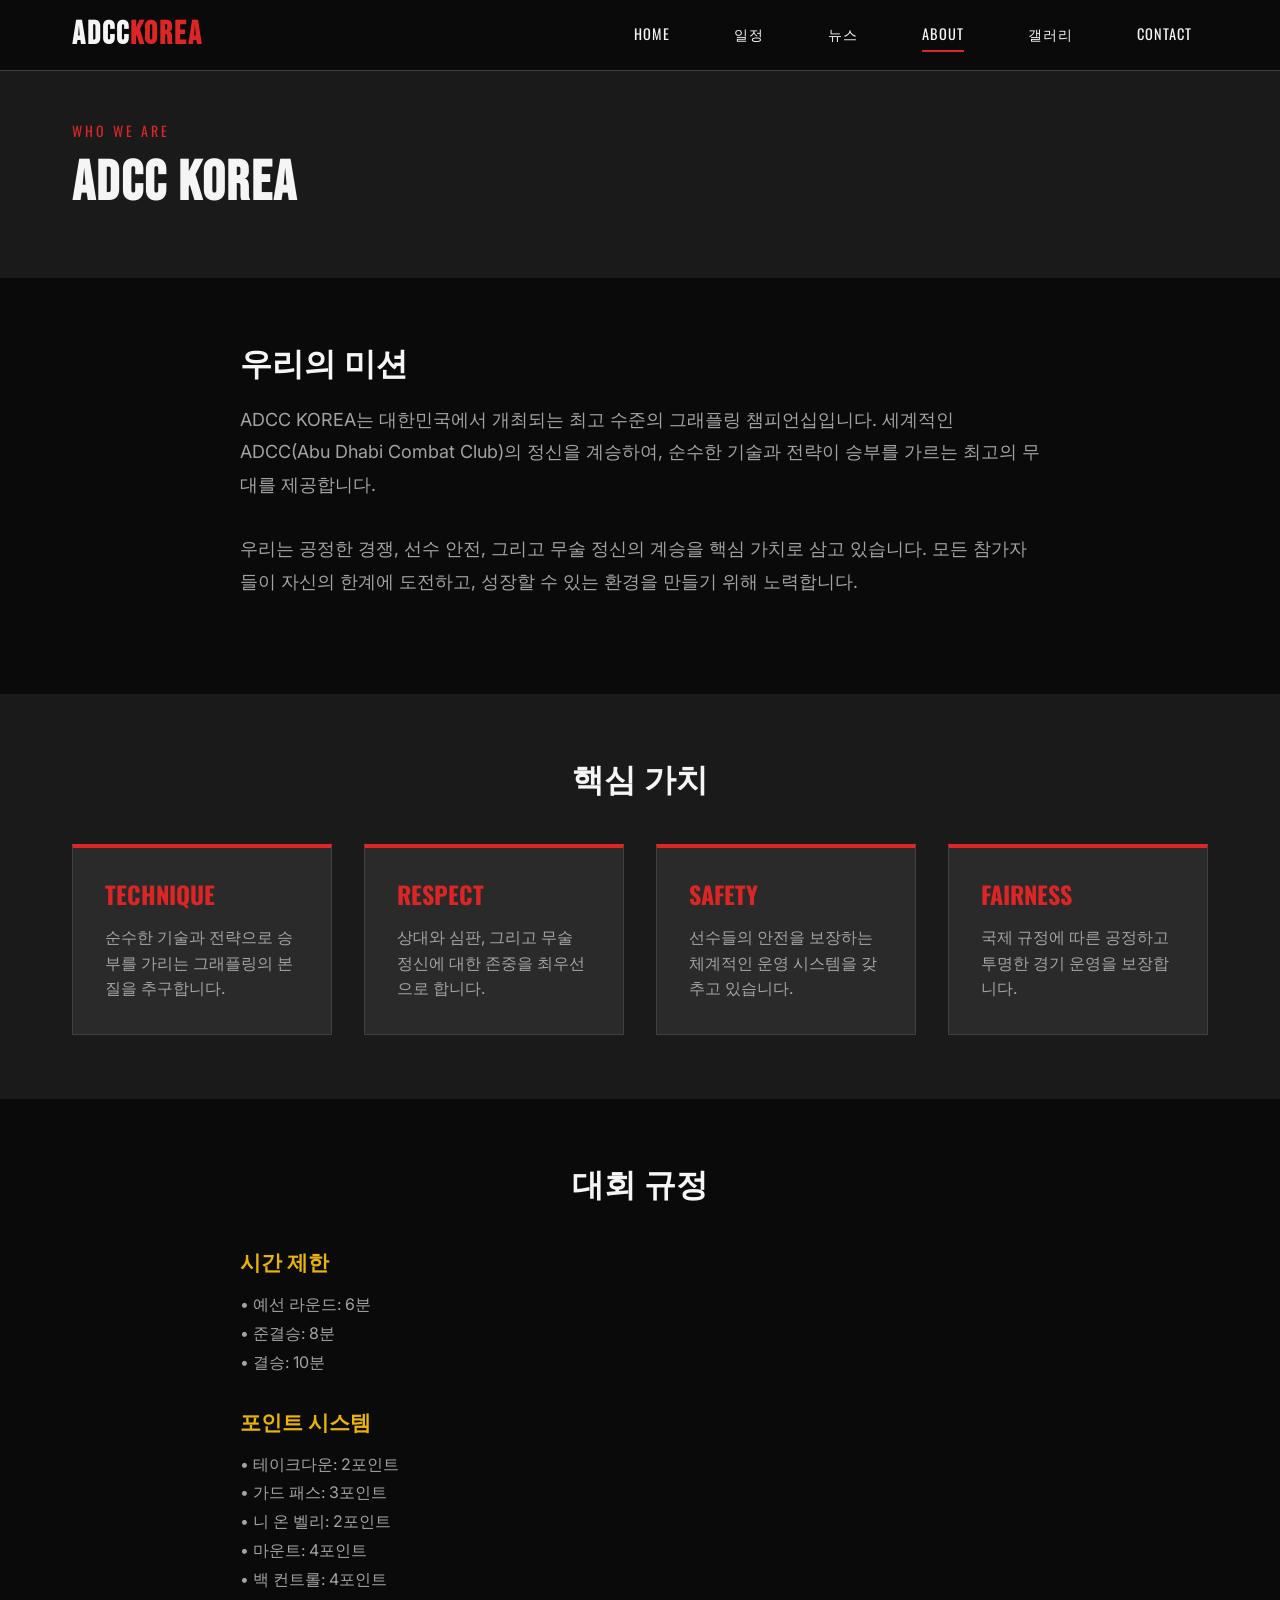
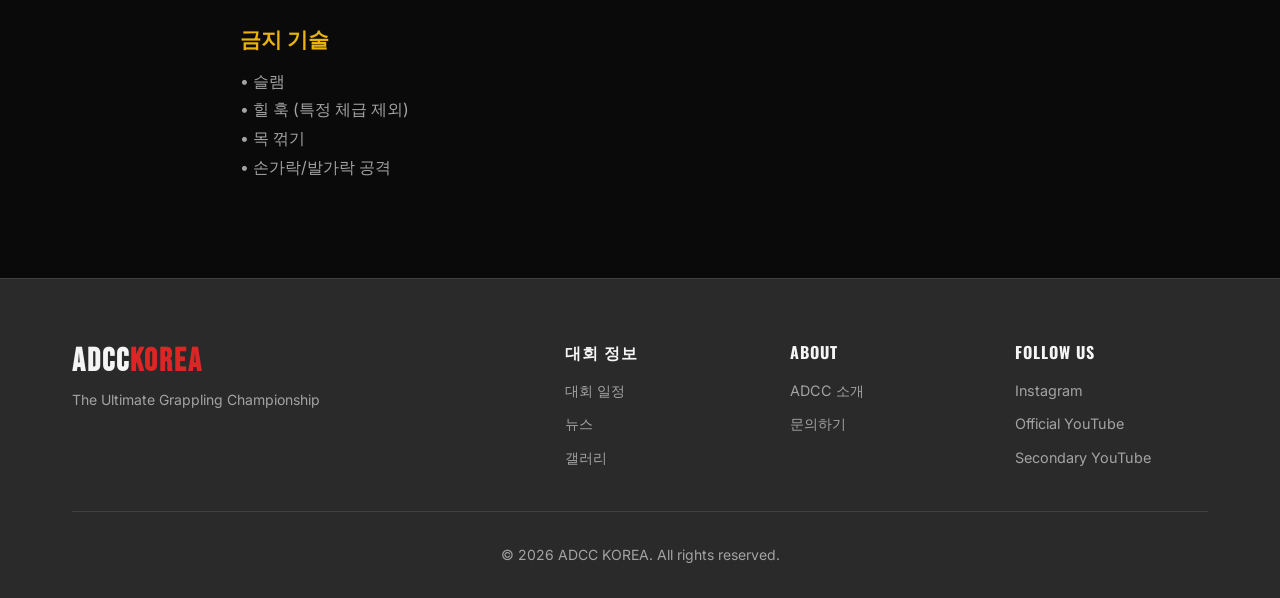
==== about.html @ a1e5b007 "Update schedule link text to '일정'" ====
<!DOCTYPE html>
<html lang="ko">
<head>
    <meta charset="UTF-8">
    <meta name="viewport" content="width=device-width, initial-scale=1.0">
    <title>About - ADCC KOREA</title>
    <link rel="stylesheet" href="css/style.css">
    <link href="https://fonts.googleapis.com/css2?family=Bebas+Neue&family=Oswald:wght@400;600;700&family=Inter:wght@300;400;500;600&display=swap" rel="stylesheet">
</head>
<body>
    <nav class="navbar">
        <div class="container">
            <div class="nav-brand">
                <h1 class="logo">ADCC<span class="logo-highlight">KOREA</span></h1>
            </div>
            <button class="nav-toggle" aria-label="메뉴 토글">
                <span></span>
                <span></span>
                <span></span>
            </button>
            <ul class="nav-menu">
                <li><a href="index.html" class="nav-link">HOME</a></li>
                <li><a href="schedule.html" class="nav-link">일정</a></li>
                <li><a href="news.html" class="nav-link">뉴스</a></li>
                <li><a href="about.html" class="nav-link active">ABOUT</a></li>
                <li><a href="gallery.html" class="nav-link">갤러리</a></li>
                <li><a href="contact.html" class="nav-link">CONTACT</a></li>
            </ul>
        </div>
    </nav>

    <section class="page-header" style="padding-top: 120px; padding-bottom: 60px; background: var(--color-bg-secondary);">
        <div class="container">
            <span class="section-label">WHO WE ARE</span>
            <h2 class="section-title">ADCC KOREA</h2>
        </div>
    </section>

    <section style="padding: 4rem 0; background: var(--color-bg);">
        <div class="container">
            <div style="max-width: 800px; margin: 0 auto;">
                <h3 style="font-family: var(--font-heading); font-size: 2rem; margin-bottom: 1.5rem;">우리의 미션</h3>
                <p style="font-size: 1.125rem; line-height: 1.8; color: var(--color-text-muted); margin-bottom: 2rem;">
                    ADCC KOREA는 대한민국에서 개최되는 최고 수준의 그래플링 챔피언십입니다. 
                    세계적인 ADCC(Abu Dhabi Combat Club)의 정신을 계승하여, 
                    순수한 기술과 전략이 승부를 가르는 최고의 무대를 제공합니다.
                </p>
                <p style="font-size: 1.125rem; line-height: 1.8; color: var(--color-text-muted); margin-bottom: 2rem;">
                    우리는 공정한 경쟁, 선수 안전, 그리고 무술 정신의 계승을 핵심 가치로 삼고 있습니다. 
                    모든 참가자들이 자신의 한계에 도전하고, 성장할 수 있는 환경을 만들기 위해 노력합니다.
                </p>
            </div>
        </div>
    </section>

    <section style="padding: 4rem 0; background: var(--color-bg-secondary);">
        <div class="container">
            <h3 style="font-family: var(--font-heading); font-size: 2rem; text-align: center; margin-bottom: 3rem;">핵심 가치</h3>
            <div style="display: grid; grid-template-columns: repeat(auto-fit, minmax(250px, 1fr)); gap: 2rem;">
                <div style="background: var(--color-bg-tertiary); padding: 2rem; border: 1px solid var(--color-border); border-top: 4px solid var(--color-primary);">
                    <h4 style="font-family: var(--font-heading); font-size: 1.5rem; margin-bottom: 1rem; color: var(--color-primary);">TECHNIQUE</h4>
                    <p style="color: var(--color-text-muted); line-height: 1.6;">
                        순수한 기술과 전략으로 승부를 가리는 그래플링의 본질을 추구합니다.
                    </p>
                </div>
                <div style="background: var(--color-bg-tertiary); padding: 2rem; border: 1px solid var(--color-border); border-top: 4px solid var(--color-primary);">
                    <h4 style="font-family: var(--font-heading); font-size: 1.5rem; margin-bottom: 1rem; color: var(--color-primary);">RESPECT</h4>
                    <p style="color: var(--color-text-muted); line-height: 1.6;">
                        상대와 심판, 그리고 무술 정신에 대한 존중을 최우선으로 합니다.
                    </p>
                </div>
                <div style="background: var(--color-bg-tertiary); padding: 2rem; border: 1px solid var(--color-border); border-top: 4px solid var(--color-primary);">
                    <h4 style="font-family: var(--font-heading); font-size: 1.5rem; margin-bottom: 1rem; color: var(--color-primary);">SAFETY</h4>
                    <p style="color: var(--color-text-muted); line-height: 1.6;">
                        선수들의 안전을 보장하는 체계적인 운영 시스템을 갖추고 있습니다.
                    </p>
                </div>
                <div style="background: var(--color-bg-tertiary); padding: 2rem; border: 1px solid var(--color-border); border-top: 4px solid var(--color-primary);">
                    <h4 style="font-family: var(--font-heading); font-size: 1.5rem; margin-bottom: 1rem; color: var(--color-primary);">FAIRNESS</h4>
                    <p style="color: var(--color-text-muted); line-height: 1.6;">
                        국제 규정에 따른 공정하고 투명한 경기 운영을 보장합니다.
                    </p>
                </div>
            </div>
        </div>
    </section>

    <section style="padding: 4rem 0; background: var(--color-bg);">
        <div class="container">
            <h3 style="font-family: var(--font-heading); font-size: 2rem; text-align: center; margin-bottom: 3rem;">대회 규정</h3>
            <div style="max-width: 800px; margin: 0 auto;">
                <div style="margin-bottom: 2rem;">
                    <h4 style="font-family: var(--font-heading); font-size: 1.3rem; margin-bottom: 1rem; color: var(--color-secondary);">시간 제한</h4>
                    <ul style="list-style: none; padding-left: 0; color: var(--color-text-muted); line-height: 1.8;">
                        <li>• 예선 라운드: 6분</li>
                        <li>• 준결승: 8분</li>
                        <li>• 결승: 10분</li>
                    </ul>
                </div>
                <div style="margin-bottom: 2rem;">
                    <h4 style="font-family: var(--font-heading); font-size: 1.3rem; margin-bottom: 1rem; color: var(--color-secondary);">포인트 시스템</h4>
                    <ul style="list-style: none; padding-left: 0; color: var(--color-text-muted); line-height: 1.8;">
                        <li>• 테이크다운: 2포인트</li>
                        <li>• 가드 패스: 3포인트</li>
                        <li>• 니 온 벨리: 2포인트</li>
                        <li>• 마운트: 4포인트</li>
                        <li>• 백 컨트롤: 4포인트</li>
                    </ul>
                </div>
                <div style="margin-bottom: 2rem;">
                    <h4 style="font-family: var(--font-heading); font-size: 1.3rem; margin-bottom: 1rem; color: var(--color-secondary);">금지 기술</h4>
                    <ul style="list-style: none; padding-left: 0; color: var(--color-text-muted); line-height: 1.8;">
                        <li>• 슬램</li>
                        <li>• 힐 훅 (특정 체급 제외)</li>
                        <li>• 목 꺾기</li>
                        <li>• 손가락/발가락 공격</li>
                    </ul>
                </div>
            </div>
        </div>
    </section>

    <footer class="footer">
        <div class="container">
            <div class="footer-content">
                <div class="footer-brand">
                    <h3 class="footer-logo">ADCC<span>KOREA</span></h3>
                    <p class="footer-tagline">The Ultimate Grappling Championship</p>
                </div>
                <div class="footer-links">
                    <div class="footer-column">
                        <h4>대회 정보</h4>
                        <ul>
                            <li><a href="schedule.html">대회 일정</a></li>
                            <li><a href="news.html">뉴스</a></li>
                            <li><a href="gallery.html">갤러리</a></li>
                        </ul>
                    </div>
                    <div class="footer-column">
                        <h4>About</h4>
                        <ul>
                            <li><a href="about.html">ADCC 소개</a></li>
                            <li><a href="contact.html">문의하기</a></li>
                        </ul>
                    </div>
                    <div class="footer-column">
                        <h4>Follow Us</h4>
                        <ul>
                            <li><a href="https://www.instagram.com/adcc_korea/">Instagram</a></li>
                            <li><a href="https://www.youtube.com/@korea_grappling">Official YouTube</a></li>
                            <li><a href="https://www.youtube.com/@underhook_official">Secondary YouTube</a></li>
                        </ul>
                    </div>
                </div>
            </div>
            <div class="footer-bottom">
                <p>&copy; 2026 ADCC KOREA. All rights reserved.</p>
            </div>
        </div>
    </footer>

    <script src="js/main.js"></script>
</body>
</html>
---- css/style.css ----
/* ==========================================
   ADCC KOREA - Athletic Brutalism Design
   ========================================== */

/* CSS Variables */
:root {
    /* Colors */
    --color-primary: #dc2626;
    --color-primary-dark: #991b1b;
    --color-secondary: #eab308;
    --color-bg: #0a0a0a;
    --color-bg-secondary: #1a1a1a;
    --color-bg-tertiary: #2a2a2a;
    --color-text: #f5f5f5;
    --color-text-muted: #a3a3a3;
    --color-border: #404040;
    
    /* Typography */
    --font-display: 'Bebas Neue', sans-serif;
    --font-heading: 'Oswald', sans-serif;
    --font-body: 'Inter', sans-serif;
    
    /* Spacing */
    --spacing-xs: 0.5rem;
    --spacing-sm: 1rem;
    --spacing-md: 2rem;
    --spacing-lg: 4rem;
    --spacing-xl: 6rem;
    
    /* Layout */
    --container-width: 1200px;
    --border-radius: 4px;
    --transition: 0.3s cubic-bezier(0.4, 0, 0.2, 1);
}

/* Reset & Base */
* {
    margin: 0;
    padding: 0;
    box-sizing: border-box;
}

html {
    scroll-behavior: smooth;
}

body {
    font-family: var(--font-body);
    background: var(--color-bg);
    color: var(--color-text);
    line-height: 1.6;
    overflow-x: hidden;
}

.container {
    max-width: var(--container-width);
    margin: 0 auto;
    padding: 0 var(--spacing-md);
}

/* Typography */
h1, h2, h3, h4 {
    font-family: var(--font-heading);
    font-weight: 700;
    line-height: 1.2;
}

a {
    text-decoration: none;
    color: inherit;
    transition: var(--transition);
}

/* Navigation */
.navbar {
    position: fixed;
    top: 0;
    left: 0;
    right: 0;
    background: rgba(10, 10, 10, 0.95);
    backdrop-filter: blur(10px);
    z-index: 1000;
    border-bottom: 1px solid var(--color-border);
}

.navbar .container {
    display: flex;
    justify-content: space-between;
    align-items: center;
    padding: var(--spacing-sm) var(--spacing-md);
}

.logo {
    font-family: var(--font-display);
    font-size: 2rem;
    letter-spacing: 2px;
    color: var(--color-text);
}

.logo-highlight {
    color: var(--color-primary);
}

.nav-menu {
    display: flex;
    list-style: none;
    gap: var(--spacing-md);
}

.nav-link {
    font-family: var(--font-heading);
    font-size: 0.9rem;
    letter-spacing: 1px;
    text-transform: uppercase;
    padding: 0.5rem 1rem;
    position: relative;
}

.nav-link::after {
    content: '';
    position: absolute;
    bottom: 0;
    left: 1rem;
    right: 1rem;
    height: 2px;
    background: var(--color-primary);
    transform: scaleX(0);
    transition: transform var(--transition);
}

.nav-link:hover::after,
.nav-link.active::after {
    transform: scaleX(1);
}

.nav-toggle {
    display: none;
    flex-direction: column;
    gap: 4px;
    background: none;
    border: none;
    cursor: pointer;
}

.nav-toggle span {
    width: 25px;
    height: 2px;
    background: var(--color-text);
    transition: var(--transition);
}

/* Hero Section */
.hero {
    position: relative;
    min-height: 100vh;
    display: flex;
    align-items: center;
    padding-top: 80px;
    overflow: hidden;
}

.hero-background {
    position: absolute;
    inset: 0;
    background: 
        linear-gradient(135deg, 
            rgba(220, 38, 38, 0.1) 0%, 
            rgba(10, 10, 10, 0.9) 50%,
            rgba(10, 10, 10, 1) 100%
        );
    z-index: 0;
}

.hero-background::before {
    content: '';
    position: absolute;
    inset: 0;
    background-image: 
        repeating-linear-gradient(0deg, 
            transparent, 
            transparent 2px, 
            rgba(255, 255, 255, 0.03) 2px, 
            rgba(255, 255, 255, 0.03) 4px
        );
    animation: scan 8s linear infinite;
}

@keyframes scan {
    0% { transform: translateY(0); }
    100% { transform: translateY(100px); }
}

.hero .container {
    position: relative;
    z-index: 1;
}

.hero-content {
    max-width: 800px;
}

.hero-label {
    font-family: var(--font-heading);
    font-size: 0.875rem;
    letter-spacing: 3px;
    color: var(--color-primary);
    margin-bottom: var(--spacing-sm);
    text-transform: uppercase;
}

.hero-title {
    font-family: var(--font-display);
    font-size: clamp(3rem, 10vw, 6rem);
    letter-spacing: 3px;
    line-height: 0.9;
    margin-bottom: var(--spacing-md);
    animation: fadeInUp 1s ease-out;
}

.hero-title-highlight {
    color: var(--color-primary);
    display: inline-block;
    position: relative;
}

.hero-title-highlight::after {
    content: '';
    position: absolute;
    bottom: -10px;
    left: 0;
    right: 0;
    height: 4px;
    background: var(--color-primary);
    transform: skewX(-20deg);
}

.hero-subtitle {
    font-size: 1.125rem;
    color: var(--color-text-muted);
    margin-bottom: var(--spacing-lg);
    animation: fadeInUp 1s ease-out 0.2s both;
}

.hero-cta {
    display: flex;
    gap: var(--spacing-sm);
    flex-wrap: wrap;
    animation: fadeInUp 1s ease-out 0.4s both;
}

.hero-stats {
    display: flex;
    gap: var(--spacing-lg);
    margin-top: var(--spacing-xl);
    animation: fadeInUp 1s ease-out 0.6s both;
}

.stat-item {
    text-align: center;
}

.stat-number {
    font-family: var(--font-display);
    font-size: 3rem;
    color: var(--color-primary);
    line-height: 1;
}

.stat-label {
    font-size: 0.875rem;
    color: var(--color-text-muted);
    text-transform: uppercase;
    letter-spacing: 1px;
    margin-top: var(--spacing-xs);
}

.scroll-indicator {
    position: absolute;
    bottom: 40px;
    left: 50%;
    transform: translateX(-50%);
    display: flex;
    flex-direction: column;
    align-items: center;
    gap: 10px;
    font-size: 0.75rem;
    letter-spacing: 2px;
    color: var(--color-text-muted);
}

.scroll-line {
    width: 1px;
    height: 40px;
    background: linear-gradient(to bottom, var(--color-primary), transparent);
    animation: scrollPulse 2s ease-in-out infinite;
}

@keyframes scrollPulse {
    0%, 100% { opacity: 0.3; transform: translateY(0); }
    50% { opacity: 1; transform: translateY(10px); }
}

@keyframes fadeInUp {
    from {
        opacity: 0;
        transform: translateY(30px);
    }
    to {
        opacity: 1;
        transform: translateY(0);
    }
}

/* Buttons */
.btn {
    display: inline-block;
    padding: 1rem 2rem;
    font-family: var(--font-heading);
    font-size: 0.875rem;
    font-weight: 600;
    letter-spacing: 1px;
    text-transform: uppercase;
    border: 2px solid;
    cursor: pointer;
    transition: var(--transition);
    position: relative;
    overflow: hidden;
}

.btn::before {
    content: '';
    position: absolute;
    top: 0;
    left: -100%;
    width: 100%;
    height: 100%;
    background: rgba(255, 255, 255, 0.1);
    transition: left 0.3s ease;
}

.btn:hover::before {
    left: 100%;
}

.btn-primary {
    background: var(--color-primary);
    border-color: var(--color-primary);
    color: white;
}

.btn-primary:hover {
    background: var(--color-primary-dark);
    border-color: var(--color-primary-dark);
    transform: translateY(-2px);
    box-shadow: 0 10px 25px rgba(220, 38, 38, 0.3);
}

.btn-secondary {
    background: transparent;
    border-color: var(--color-text);
    color: var(--color-text);
}

.btn-secondary:hover {
    background: var(--color-text);
    color: var(--color-bg);
}

.btn-outline {
    background: transparent;
    border-color: var(--color-border);
    color: var(--color-text);
}

.btn-outline:hover {
    border-color: var(--color-primary);
    color: var(--color-primary);
}

/* Section Styles */
section {
    padding: var(--spacing-xl) 0;
    position: relative;
}

.section-header {
    margin-bottom: var(--spacing-lg);
}

.section-label {
    font-family: var(--font-heading);
    font-size: 0.875rem;
    letter-spacing: 3px;
    color: var(--color-primary);
    text-transform: uppercase;
    display: block;
    margin-bottom: var(--spacing-xs);
}

.section-title {
    font-family: var(--font-display);
    font-size: clamp(2rem, 5vw, 3.5rem);
    letter-spacing: 2px;
}

.section-cta {
    margin-top: var(--spacing-lg);
    text-align: center;
}

/* Upcoming Event Section */
.upcoming-event {
    background: var(--color-bg-secondary);
}

.event-card {
    display: grid;
    grid-template-columns: auto 1fr auto;
    gap: var(--spacing-md);
    background: var(--color-bg-tertiary);
    border: 1px solid var(--color-border);
    border-left: 4px solid var(--color-primary);
    padding: var(--spacing-md);
    transition: var(--transition);
}

.event-card:hover {
    transform: translateX(10px);
    border-left-width: 8px;
}

.event-date {
    display: flex;
    flex-direction: column;
    align-items: center;
    justify-content: center;
    background: var(--color-primary);
    padding: var(--spacing-sm);
    min-width: 100px;
    text-align: center;
}

.date-month {
    font-family: var(--font-heading);
    font-size: 0.875rem;
    letter-spacing: 2px;
}

.date-day {
    font-family: var(--font-display);
    font-size: 3rem;
    line-height: 1;
}

.date-year {
    font-size: 0.875rem;
    color: rgba(255, 255, 255, 0.7);
}

.event-info h4 {
    font-family: var(--font-heading);
    font-size: 1.5rem;
    margin-bottom: var(--spacing-xs);
}

.event-description {
    color: var(--color-text-muted);
    margin: var(--spacing-sm) 0;
}

.event-meta {
    display: flex;
    gap: var(--spacing-md);
    flex-wrap: wrap;
    font-size: 0.875rem;
    color: var(--color-text-muted);
}

.event-cta {
    align-self: center;
    font-family: var(--font-heading);
    color: var(--color-primary);
    white-space: nowrap;
    font-size: 1.125rem;
}

/* News Section */
.news-preview {
    background: var(--color-bg);
}

.news-grid {
    display: grid;
    grid-template-columns: repeat(auto-fit, minmax(300px, 1fr));
    gap: var(--spacing-md);
}

.news-card {
    background: var(--color-bg-secondary);
    border: 1px solid var(--color-border);
    overflow: hidden;
    transition: var(--transition);
}

.news-card:hover {
    border-color: var(--color-primary);
    transform: translateY(-5px);
}

.news-image-placeholder {
    height: 200px;
    background: linear-gradient(135deg, var(--color-bg-tertiary), var(--color-bg-secondary));
    display: flex;
    align-items: center;
    justify-content: center;
    font-family: var(--font-display);
    font-size: 3rem;
    color: var(--color-border);
    letter-spacing: 3px;
}

.news-content {
    padding: var(--spacing-md);
}

.news-date {
    font-size: 0.75rem;
    color: var(--color-text-muted);
    text-transform: uppercase;
    letter-spacing: 1px;
}

.news-title {
    font-size: 1.25rem;
    margin: var(--spacing-xs) 0;
}

.news-excerpt {
    color: var(--color-text-muted);
    font-size: 0.9rem;
    margin: var(--spacing-sm) 0;
    line-height: 1.6;
}

.news-link {
    color: var(--color-primary);
    font-family: var(--font-heading);
    font-size: 0.875rem;
    text-transform: uppercase;
    letter-spacing: 1px;
}

.news-link:hover {
    text-decoration: underline;
}

/* About Preview Section */
.about-preview {
    background: var(--color-bg-secondary);
}

.about-content {
    display: grid;
    grid-template-columns: 1fr 1fr;
    gap: var(--spacing-xl);
    align-items: center;
}

.about-description {
    font-size: 1.125rem;
    line-height: 1.8;
    color: var(--color-text-muted);
    margin: var(--spacing-md) 0;
}

.about-features {
    list-style: none;
    margin: var(--spacing-md) 0;
}

.about-features li {
    padding: var(--spacing-xs) 0;
    color: var(--color-text-muted);
    font-size: 1rem;
}

.about-features li::before {
    content: '✓';
    color: var(--color-primary);
    font-weight: bold;
    margin-right: var(--spacing-xs);
}

.about-visual {
    display: grid;
    grid-template-columns: repeat(2, 1fr);
    gap: var(--spacing-sm);
}

.visual-box {
    aspect-ratio: 1;
    background: var(--color-bg-tertiary);
    border: 2px solid var(--color-border);
    display: flex;
    align-items: center;
    justify-content: center;
    transition: var(--transition);
    position: relative;
    overflow: hidden;
}

.visual-box::before {
    content: '';
    position: absolute;
    inset: 0;
    background: var(--color-primary);
    transform: translateY(100%);
    transition: transform 0.4s ease;
}

.visual-box:hover::before {
    transform: translateY(0);
}

.visual-box:nth-child(3) {
    grid-column: 1 / -1;
}

.visual-text {
    font-family: var(--font-display);
    font-size: 2rem;
    letter-spacing: 3px;
    position: relative;
    z-index: 1;
}

.visual-box:hover .visual-text {
    color: white;
}

/* Footer */
.footer {
    background: var(--color-bg-tertiary);
    border-top: 1px solid var(--color-border);
    padding: var(--spacing-lg) 0 var(--spacing-md);
}

.footer-content {
    display: grid;
    grid-template-columns: 2fr 3fr;
    gap: var(--spacing-lg);
    margin-bottom: var(--spacing-md);
}

.footer-logo {
    font-family: var(--font-display);
    font-size: 2rem;
    letter-spacing: 2px;
    margin-bottom: var(--spacing-xs);
}

.footer-logo span {
    color: var(--color-primary);
}

.footer-tagline {
    color: var(--color-text-muted);
    font-size: 0.875rem;
}

.footer-links {
    display: grid;
    grid-template-columns: repeat(3, 1fr);
    gap: var(--spacing-md);
}

.footer-column h4 {
    font-family: var(--font-heading);
    font-size: 1rem;
    margin-bottom: var(--spacing-sm);
    text-transform: uppercase;
    letter-spacing: 1px;
}

.footer-column ul {
    list-style: none;
}

.footer-column li {
    margin-bottom: var(--spacing-xs);
}

.footer-column a {
    color: var(--color-text-muted);
    font-size: 0.9rem;
}

.footer-column a:hover {
    color: var(--color-primary);
}

.footer-bottom {
    border-top: 1px solid var(--color-border);
    padding-top: var(--spacing-md);
    text-align: center;
    color: var(--color-text-muted);
    font-size: 0.875rem;
}

/* Responsive Design */
@media (max-width: 768px) {
    .nav-menu {
        position: fixed;
        top: 70px;
        left: -100%;
        flex-direction: column;
        background: var(--color-bg);
        width: 100%;
        padding: var(--spacing-md);
        border-top: 1px solid var(--color-border);
        transition: left 0.3s ease;
    }
    
    .nav-menu.active {
        left: 0;
    }
    
    .nav-toggle {
        display: flex;
    }
    
    .hero-stats {
        flex-direction: column;
        gap: var(--spacing-md);
    }
    
    .event-card {
        grid-template-columns: 1fr;
    }
    
    .event-cta {
        justify-self: start;
    }
    
    .about-content {
        grid-template-columns: 1fr;
    }
    
    .footer-content {
        grid-template-columns: 1fr;
    }
    
    .footer-links {
        grid-template-columns: 1fr;
    }
}

@media (max-width: 480px) {
    :root {
        --spacing-md: 1rem;
        --spacing-lg: 2rem;
        --spacing-xl: 3rem;
    }
    
    .hero-cta {
        flex-direction: column;
    }
    
    .btn {
        width: 100%;
        text-align: center;
    }
    
    .news-grid {
        grid-template-columns: 1fr;
    }
}
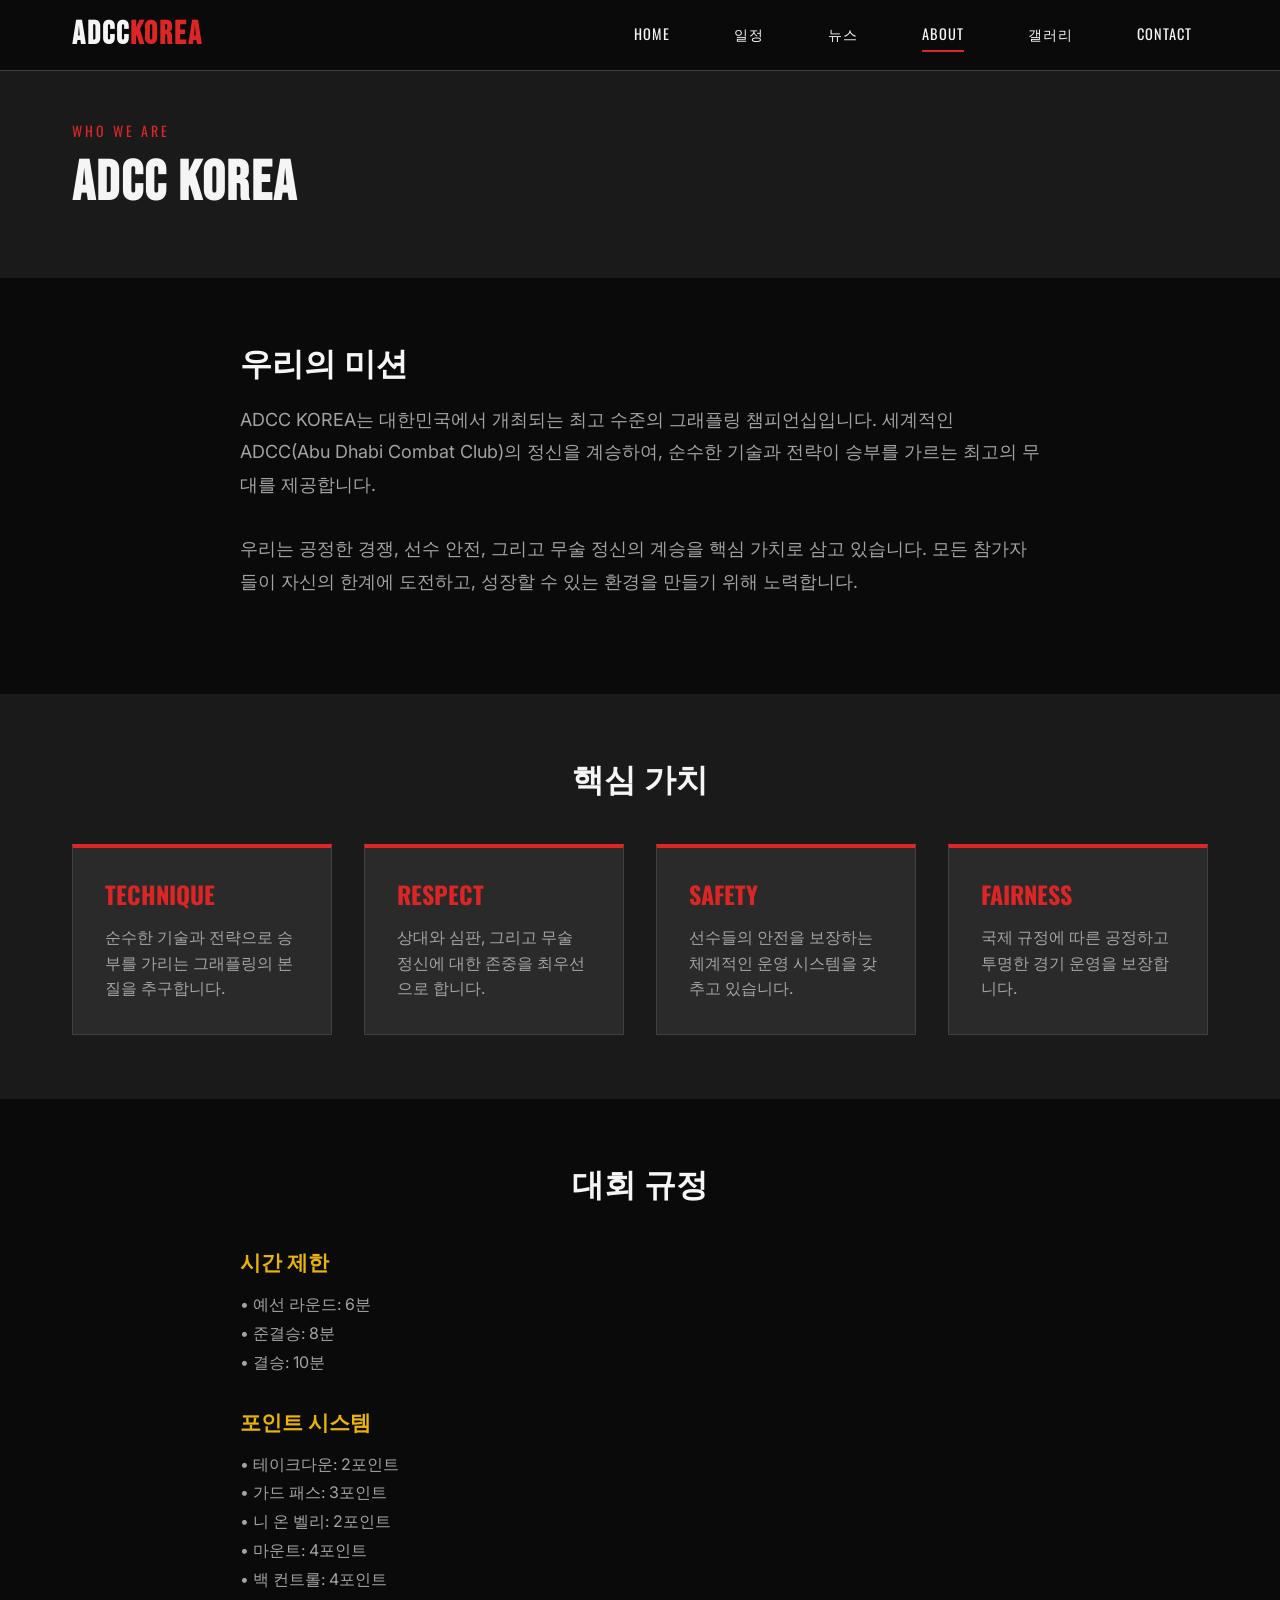
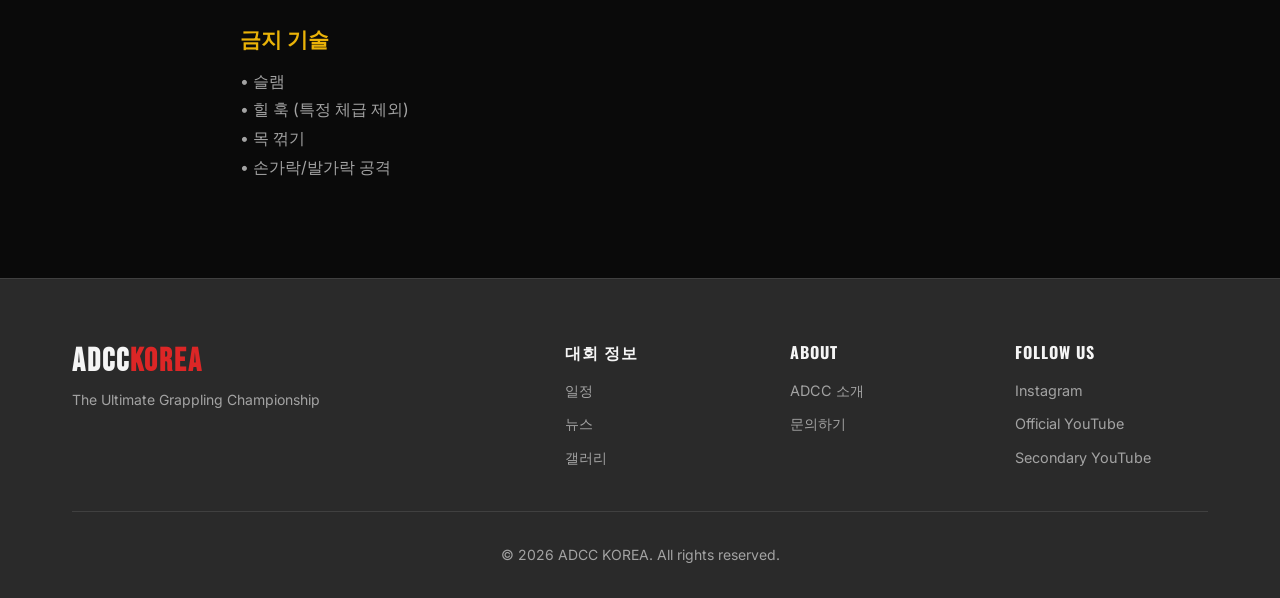
==== commit 574709a8: "Change footer link text from '대회 일정' to '일정'" ====
--- a/about.html
+++ b/about.html
@@ -131,7 +131,7 @@
                     <div class="footer-column">
                         <h4>대회 정보</h4>
                         <ul>
-                            <li><a href="schedule.html">대회 일정</a></li>
+                            <li><a href="schedule.html">일정</a></li>
                             <li><a href="news.html">뉴스</a></li>
                             <li><a href="gallery.html">갤러리</a></li>
                         </ul>
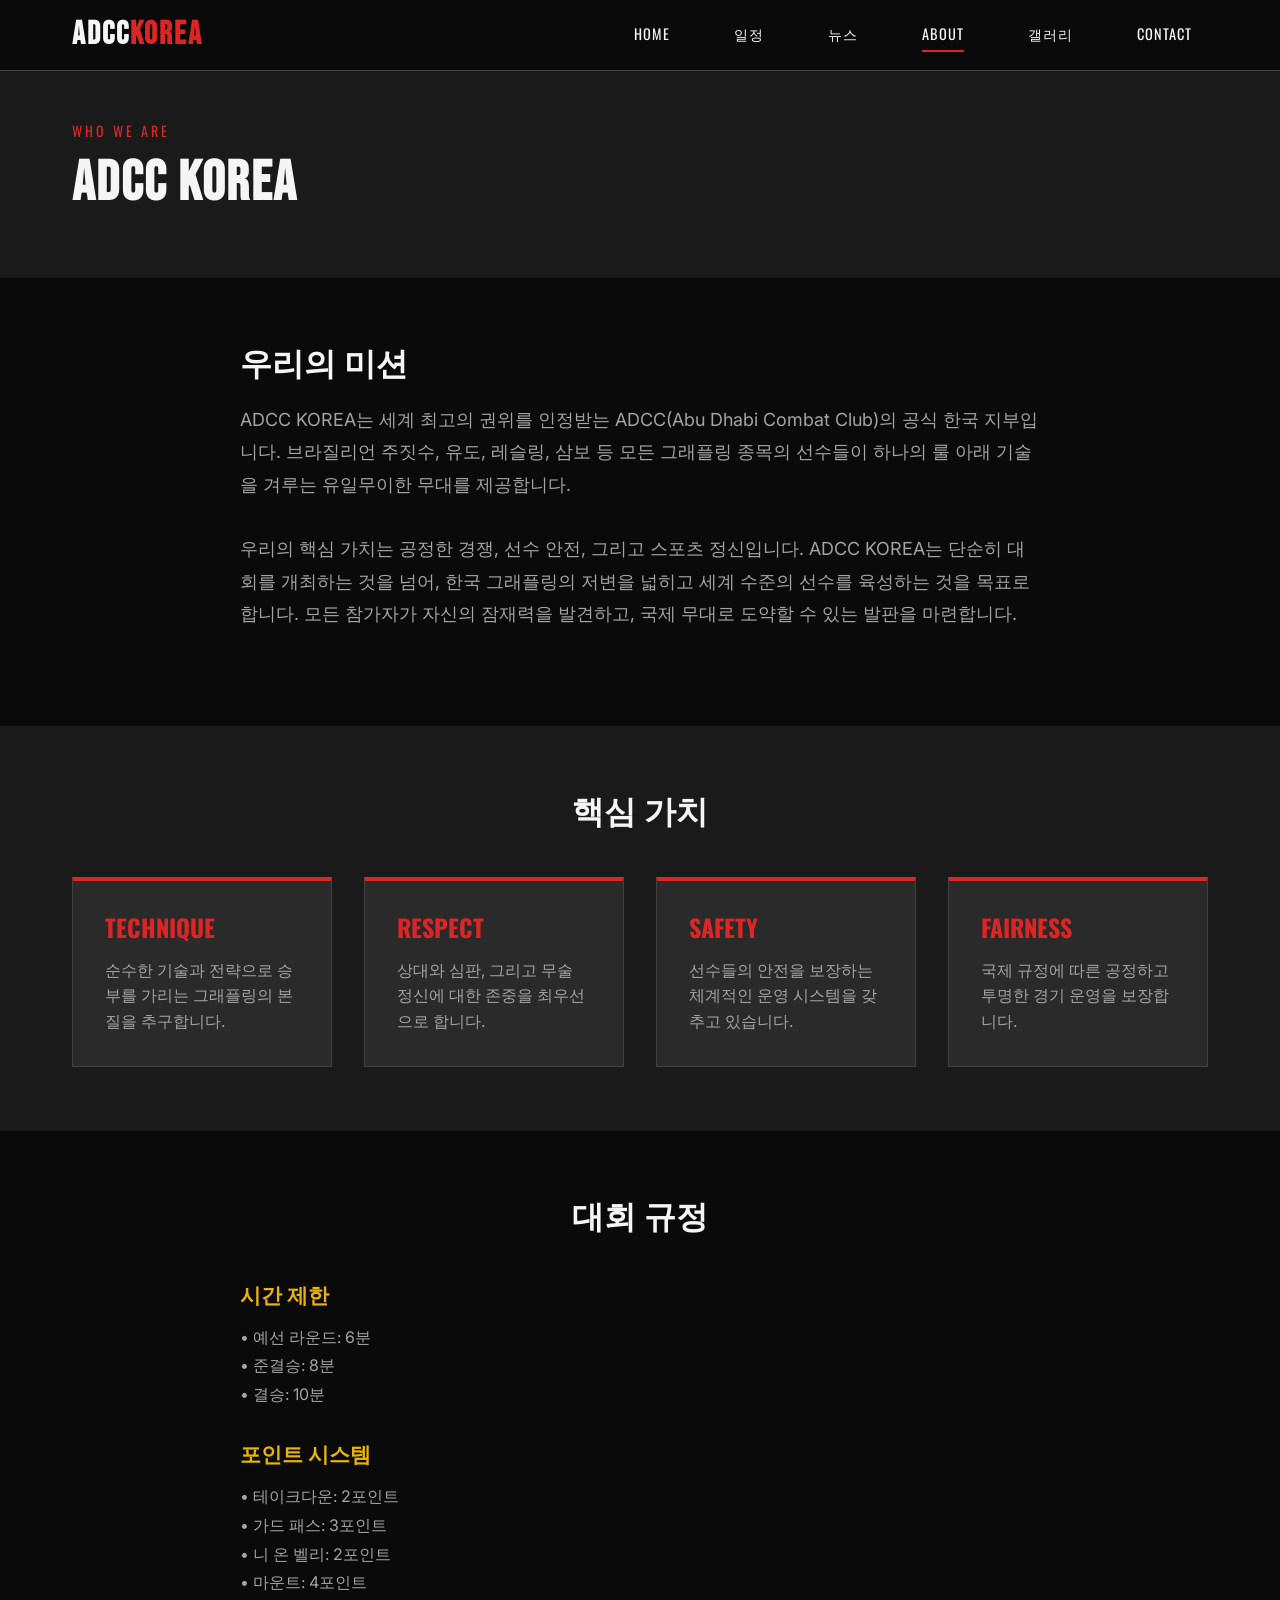
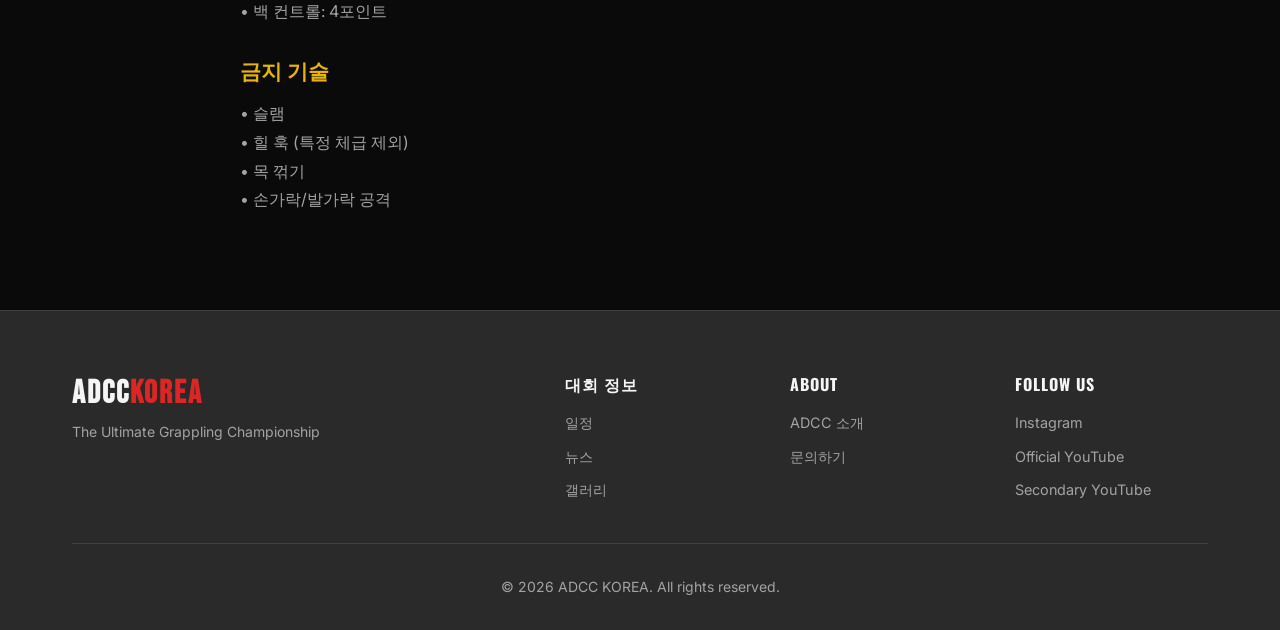
==== commit 34c87348: "Revise mission statement in about.html Updated mission statement to reflect ADCC KOREA's official st" ====
--- a/about.html
+++ b/about.html
@@ -41,13 +41,14 @@
             <div style="max-width: 800px; margin: 0 auto;">
                 <h3 style="font-family: var(--font-heading); font-size: 2rem; margin-bottom: 1.5rem;">우리의 미션</h3>
                 <p style="font-size: 1.125rem; line-height: 1.8; color: var(--color-text-muted); margin-bottom: 2rem;">
-                    ADCC KOREA는 대한민국에서 개최되는 최고 수준의 그래플링 챔피언십입니다. 
-                    세계적인 ADCC(Abu Dhabi Combat Club)의 정신을 계승하여, 
-                    순수한 기술과 전략이 승부를 가르는 최고의 무대를 제공합니다.
+                    ADCC KOREA는 세계 최고의 권위를 인정받는 ADCC(Abu Dhabi Combat Club)의 공식 한국 지부입니다. 
+                    브라질리언 주짓수, 유도, 레슬링, 삼보 등 모든 그래플링 종목의 선수들이 
+                    하나의 룰 아래 기술을 겨루는 유일무이한 무대를 제공합니다.
                 </p>
                 <p style="font-size: 1.125rem; line-height: 1.8; color: var(--color-text-muted); margin-bottom: 2rem;">
-                    우리는 공정한 경쟁, 선수 안전, 그리고 무술 정신의 계승을 핵심 가치로 삼고 있습니다. 
-                    모든 참가자들이 자신의 한계에 도전하고, 성장할 수 있는 환경을 만들기 위해 노력합니다.
+                    우리의 핵심 가치는 공정한 경쟁, 선수 안전, 그리고 스포츠 정신입니다. ADCC KOREA는 단순히 대회를 개최하는 것을 넘어,
+                    한국 그래플링의 저변을 넓히고 세계 수준의 선수를 육성하는 것을 목표로 합니다. 모든 참가자가 자신의 잠재력을 발견하고,
+                    국제 무대로 도약할 수 있는 발판을 마련합니다.
                 </p>
             </div>
         </div>
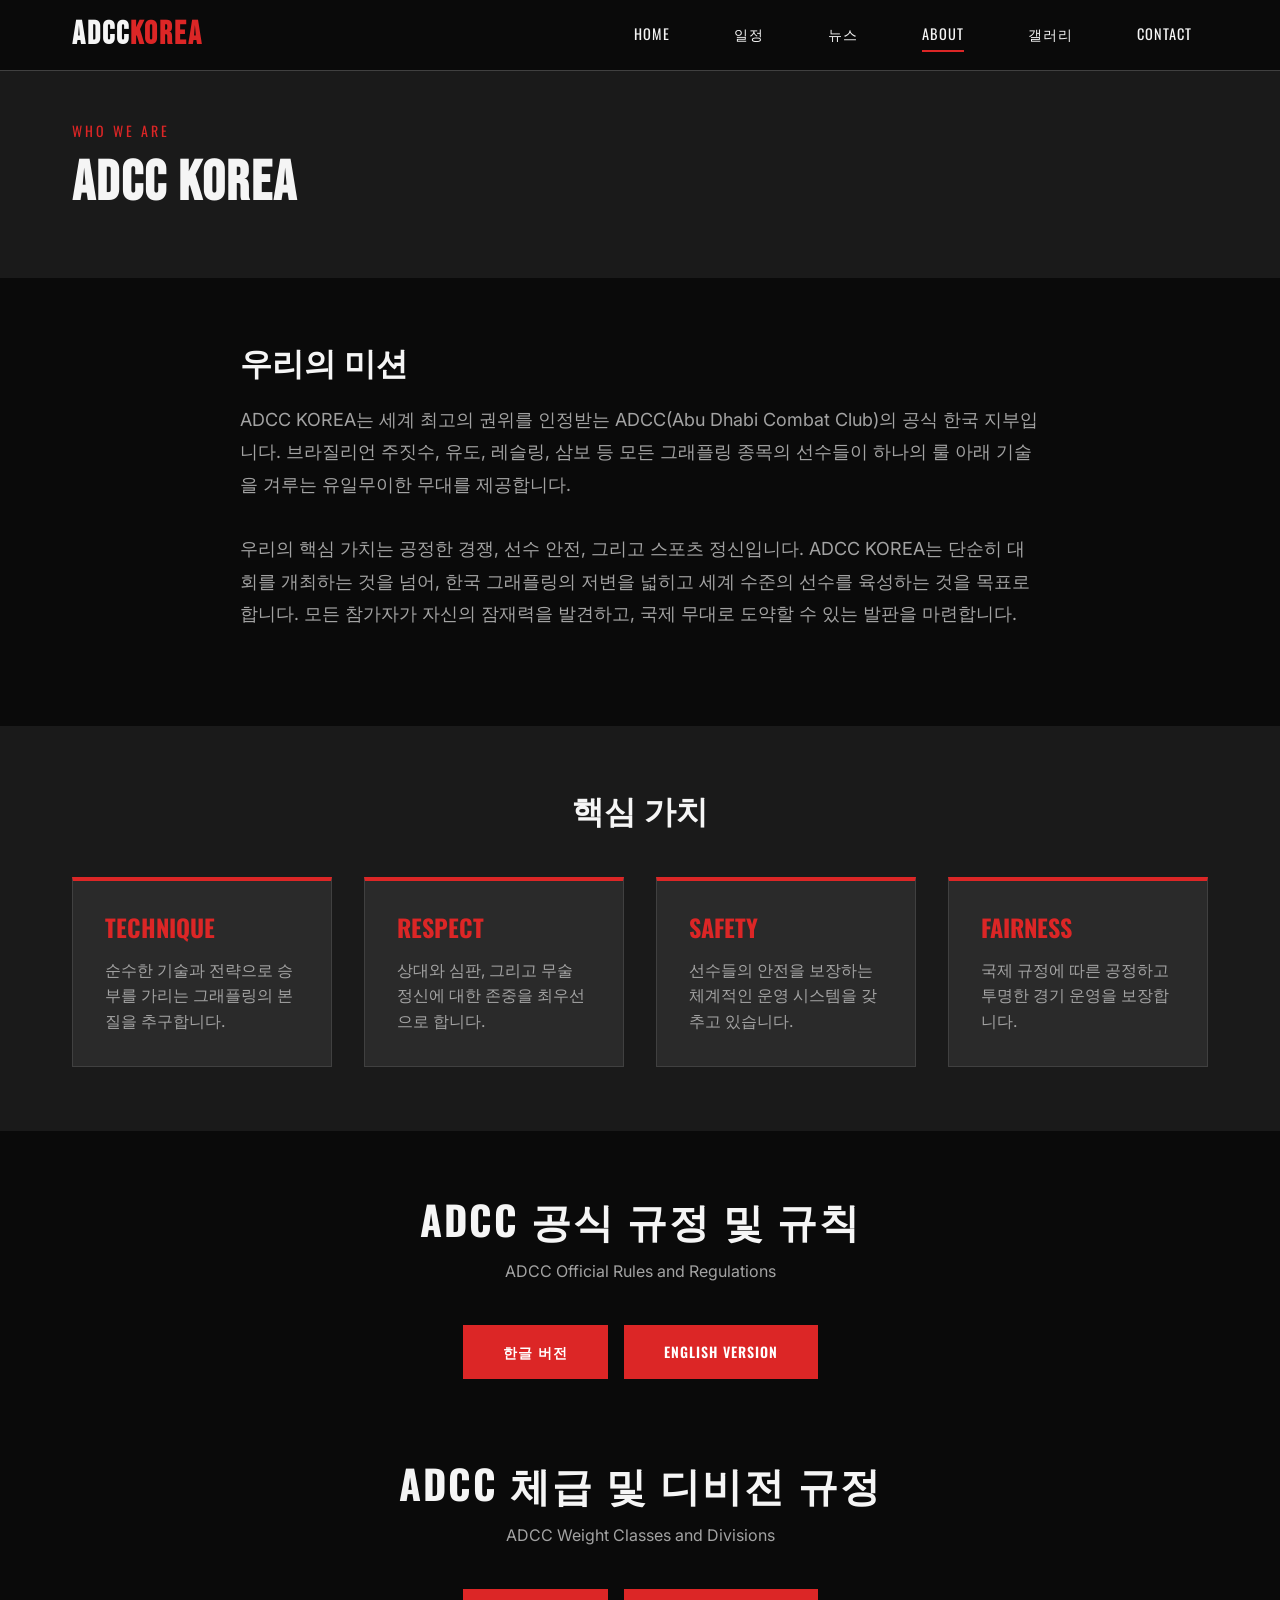
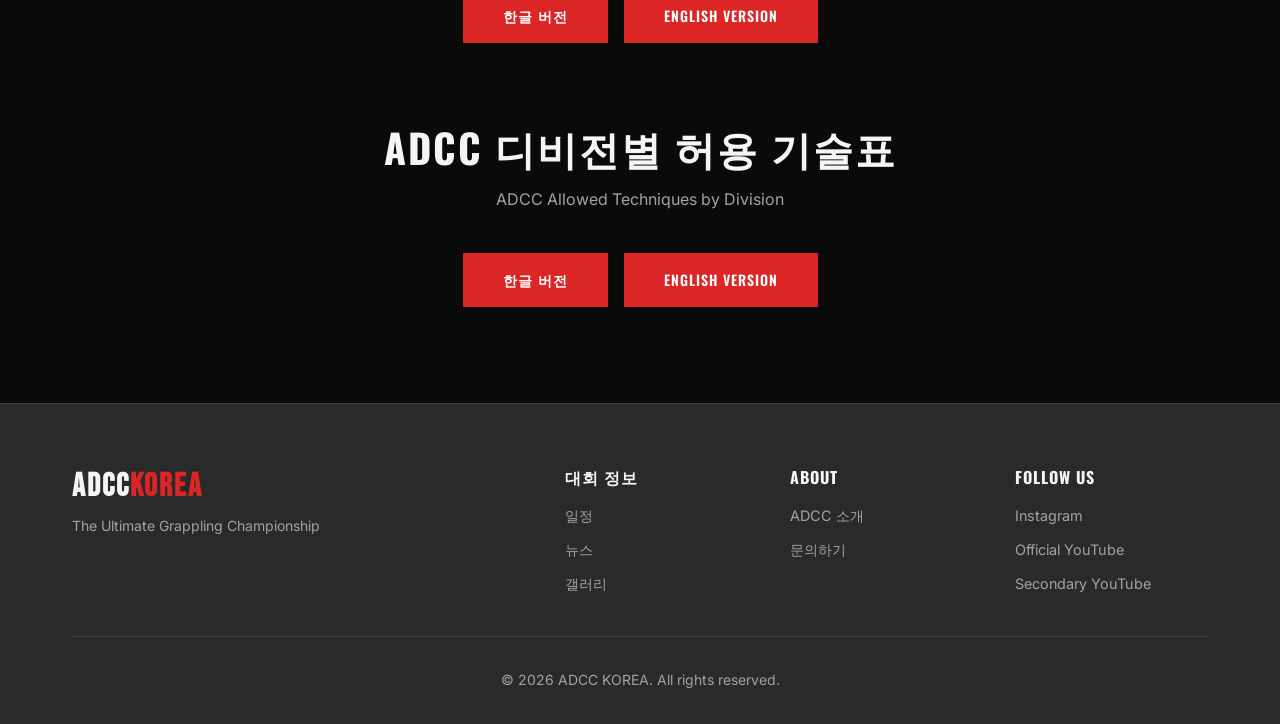
==== commit c9b7d1ad: "Update ADCC rules section in about.html" ====
--- a/about.html
+++ b/about.html
@@ -85,37 +85,38 @@
             </div>
         </div>
     </section>
+      <section style="padding: 4rem 0; background: var(--color-bg);">
+        <div class="container">
+            <div style="max-width: 900px; margin: 0 auto;">
+                
+                <!-- 1. ADCC 공식 규정 및 규칙 -->
+                <div style="text-align: center; margin-bottom: 5rem;">
+                    <h3 style="font-family: var(--font-heading); font-size: 2.5rem; margin-bottom: 1rem; letter-spacing: 2px;">ADCC 공식 규정 및 규칙</h3>
+                    <p style="color: var(--color-text-muted); margin-bottom: 2.5rem;">ADCC Official Rules and Regulations</p>
+                    <div style="display: flex; gap: 1rem; justify-content: center; flex-wrap: wrap;">
+                        <a href="docs/ADCC 규정 및 규칙(한글).pdf" target="_blank" style="display: inline-block; background: var(--color-primary); color: white; padding: 1rem 2.5rem; font-family: var(--font-heading); font-size: 0.875rem; letter-spacing: 1px; text-decoration: none; text-transform: uppercase; transition: 0.3s; font-weight: 600;">한글 버전</a>
+                        <a href="docs/ADCC_Rules(ENG).pdf" target="_blank" style="display: inline-block; background: var(--color-primary); color: white; padding: 1rem 2.5rem; font-family: var(--font-heading); font-size: 0.875rem; letter-spacing: 1px; text-decoration: none; text-transform: uppercase; transition: 0.3s; font-weight: 600;">ENGLISH VERSION</a>
+                    </div>
+                </div>
 
-    <section style="padding: 4rem 0; background: var(--color-bg);">
-        <div class="container">
-            <h3 style="font-family: var(--font-heading); font-size: 2rem; text-align: center; margin-bottom: 3rem;">대회 규정</h3>
-            <div style="max-width: 800px; margin: 0 auto;">
-                <div style="margin-bottom: 2rem;">
-                    <h4 style="font-family: var(--font-heading); font-size: 1.3rem; margin-bottom: 1rem; color: var(--color-secondary);">시간 제한</h4>
-                    <ul style="list-style: none; padding-left: 0; color: var(--color-text-muted); line-height: 1.8;">
-                        <li>• 예선 라운드: 6분</li>
-                        <li>• 준결승: 8분</li>
-                        <li>• 결승: 10분</li>
-                    </ul>
+                <!-- 2. ADCC 체급 및 디비전 규정 -->
+                <div style="text-align: center; margin-bottom: 5rem;">
+                    <h3 style="font-family: var(--font-heading); font-size: 2.5rem; margin-bottom: 1rem; letter-spacing: 2px;">ADCC 체급 및 디비전 규정</h3>
+                    <p style="color: var(--color-text-muted); margin-bottom: 2.5rem;">ADCC Weight Classes and Divisions</p>
+                    <div style="display: flex; gap: 1rem; justify-content: center; flex-wrap: wrap;">
+                        <a href="docs/ADCC 체급 및 디비전 규정(한글).pdf" target="_blank" style="display: inline-block; background: var(--color-primary); color: white; padding: 1rem 2.5rem; font-family: var(--font-heading); font-size: 0.875rem; letter-spacing: 1px; text-decoration: none; text-transform: uppercase; transition: 0.3s; font-weight: 600;">한글 버전</a>
+                        <a href="docs/ADCC_WEIGHT_CLASSES_DIVISIONS_and_CATEGORIES(ENG).pdf" target="_blank" style="display: inline-block; background: var(--color-primary); color: white; padding: 1rem 2.5rem; font-family: var(--font-heading); font-size: 0.875rem; letter-spacing: 1px; text-decoration: none; text-transform: uppercase; transition: 0.3s; font-weight: 600;">ENGLISH VERSION</a>
+                    </div>
                 </div>
-                <div style="margin-bottom: 2rem;">
-                    <h4 style="font-family: var(--font-heading); font-size: 1.3rem; margin-bottom: 1rem; color: var(--color-secondary);">포인트 시스템</h4>
-                    <ul style="list-style: none; padding-left: 0; color: var(--color-text-muted); line-height: 1.8;">
-                        <li>• 테이크다운: 2포인트</li>
-                        <li>• 가드 패스: 3포인트</li>
-                        <li>• 니 온 벨리: 2포인트</li>
-                        <li>• 마운트: 4포인트</li>
-                        <li>• 백 컨트롤: 4포인트</li>
-                    </ul>
-                </div>
-                <div style="margin-bottom: 2rem;">
-                    <h4 style="font-family: var(--font-heading); font-size: 1.3rem; margin-bottom: 1rem; color: var(--color-secondary);">금지 기술</h4>
-                    <ul style="list-style: none; padding-left: 0; color: var(--color-text-muted); line-height: 1.8;">
-                        <li>• 슬램</li>
-                        <li>• 힐 훅 (특정 체급 제외)</li>
-                        <li>• 목 꺾기</li>
-                        <li>• 손가락/발가락 공격</li>
-                    </ul>
+
+                <!-- 3. ADCC 디비전별 허용 기술표 -->
+                <div style="text-align: center; margin-bottom: 2rem;">
+                    <h3 style="font-family: var(--font-heading); font-size: 2.5rem; margin-bottom: 1rem; letter-spacing: 2px;">ADCC 디비전별 허용 기술표</h3>
+                    <p style="color: var(--color-text-muted); margin-bottom: 2.5rem;">ADCC Allowed Techniques by Division</p>
+                    <div style="display: flex; gap: 1rem; justify-content: center; flex-wrap: wrap;">
+                        <a href="docs/ADCC 디비전별 허용 기술표(한글).pdf" target="_blank" style="display: inline-block; background: var(--color-primary); color: white; padding: 1rem 2.5rem; font-family: var(--font-heading); font-size: 0.875rem; letter-spacing: 1px; text-decoration: none; text-transform: uppercase; transition: 0.3s; font-weight: 600;">한글 버전</a>
+                        <a href="docs/ADCC_Legal_Techs(ENG).pdf" target="_blank" style="display: inline-block; background: var(--color-primary); color: white; padding: 1rem 2.5rem; font-family: var(--font-heading); font-size: 0.875rem; letter-spacing: 1px; text-decoration: none; text-transform: uppercase; transition: 0.3s; font-weight: 600;">ENGLISH VERSION</a>
+                    </div>
                 </div>
             </div>
         </div>
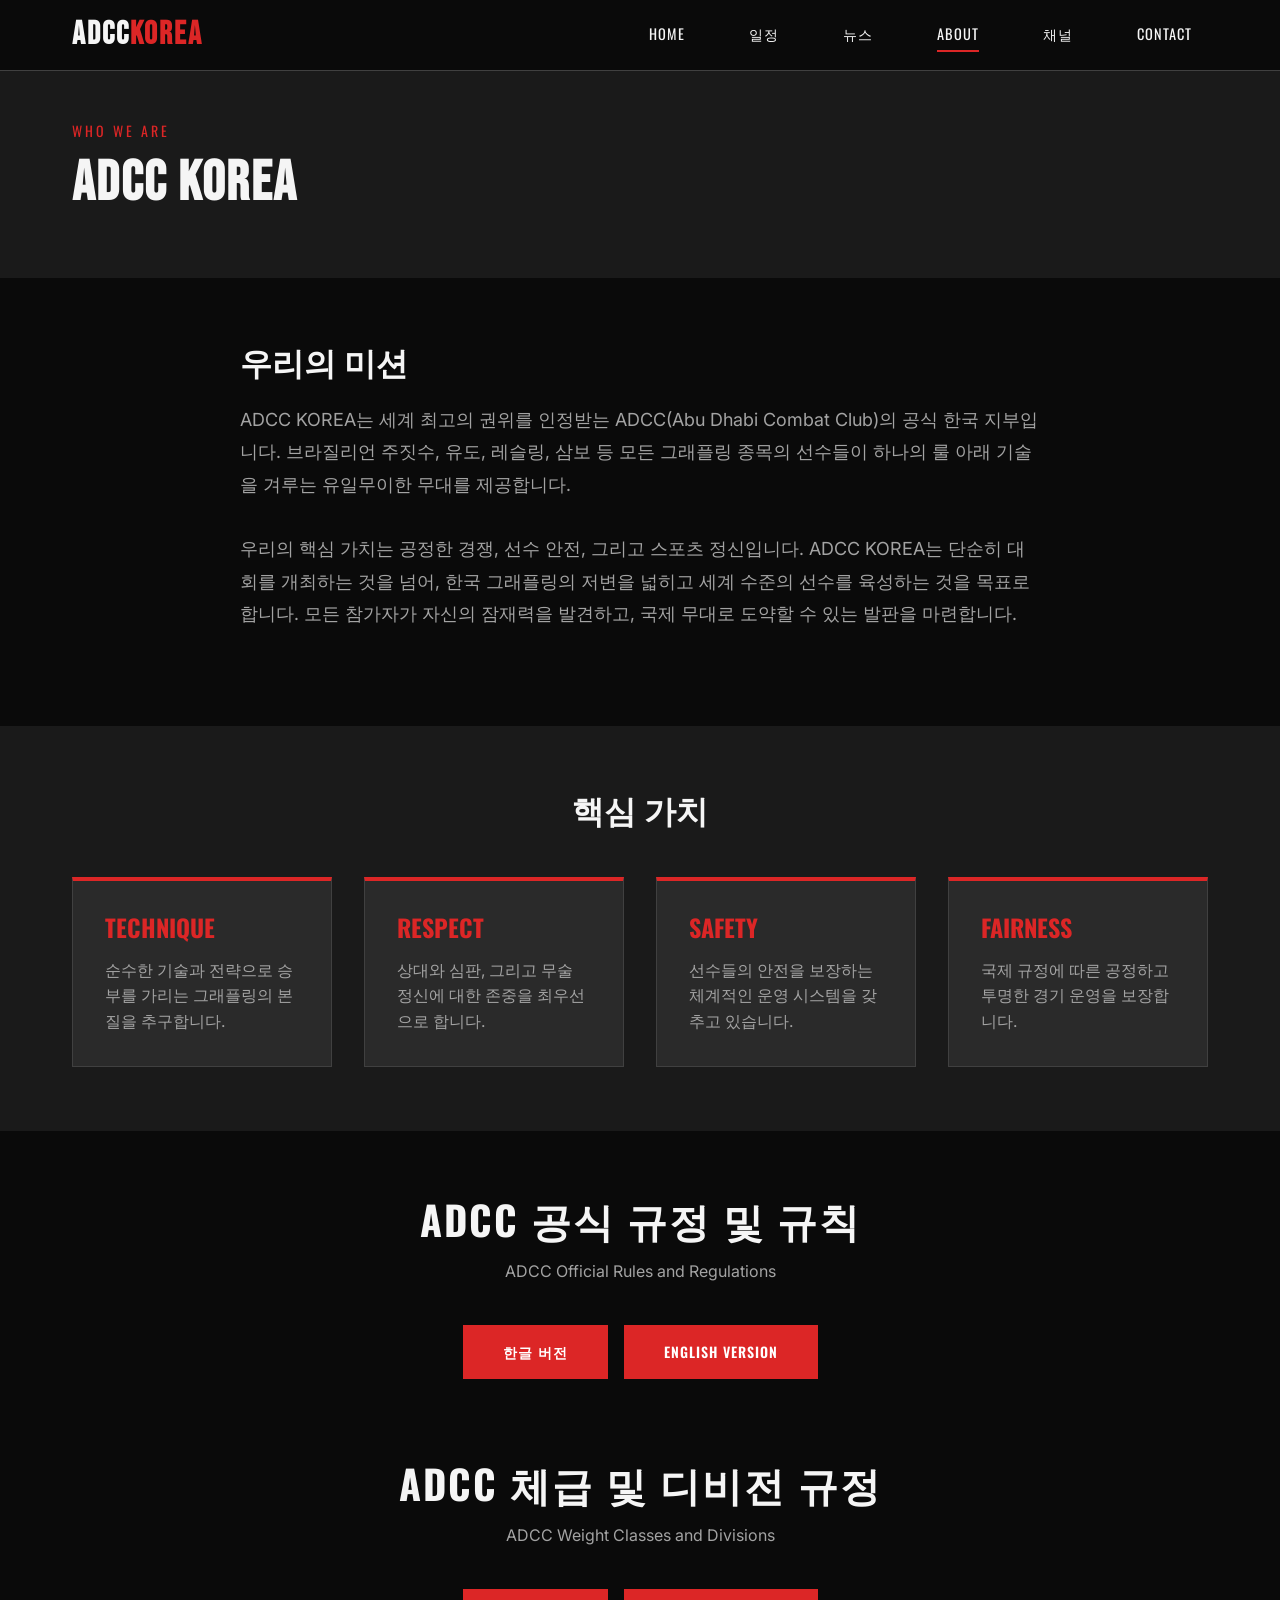
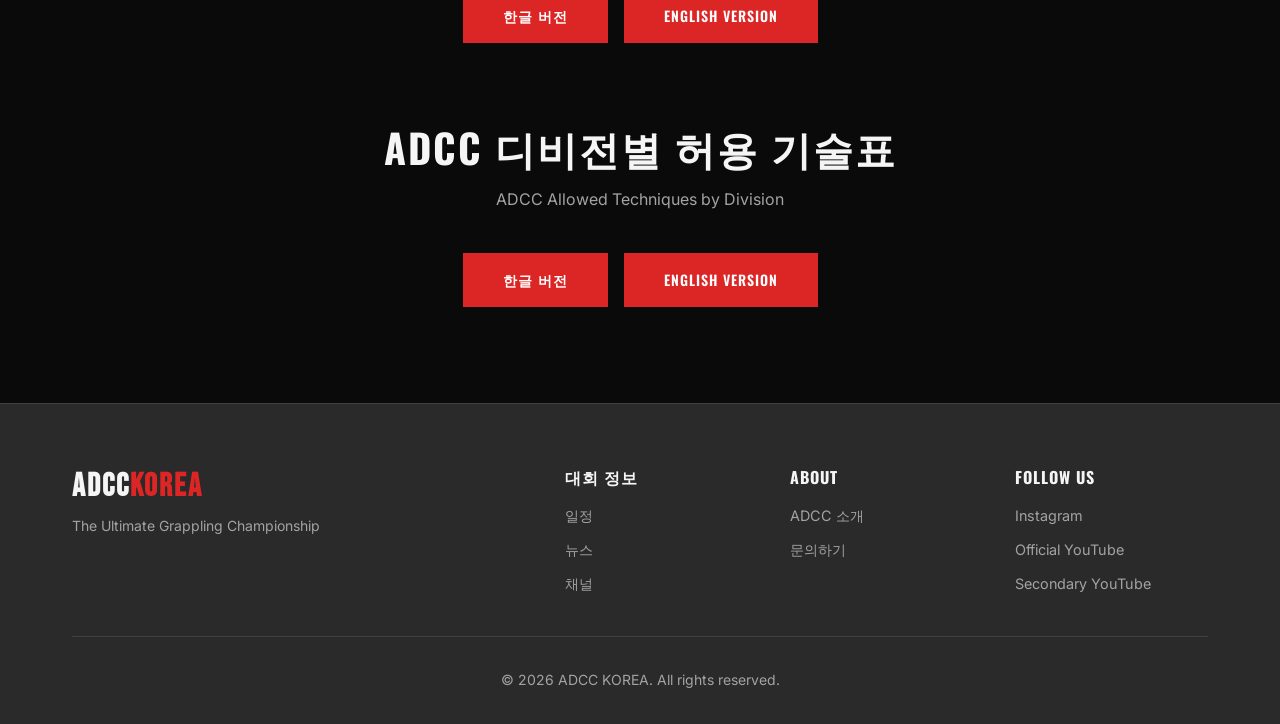
==== commit 610ce4ff: "Replace 'gallery' link with 'channels' link" ====
--- a/about.html
+++ b/about.html
@@ -11,7 +11,9 @@
     <nav class="navbar">
         <div class="container">
             <div class="nav-brand">
-                <h1 class="logo">ADCC<span class="logo-highlight">KOREA</span></h1>
+                <a href="index.html" style="text-decoration: none; color: inherit;">
+                    <h1 class="logo">ADCC<span class="logo-highlight">KOREA</span></h1>
+                </a>
             </div>
             <button class="nav-toggle" aria-label="메뉴 토글">
                 <span></span>
@@ -23,7 +25,7 @@
                 <li><a href="schedule.html" class="nav-link">일정</a></li>
                 <li><a href="news.html" class="nav-link">뉴스</a></li>
                 <li><a href="about.html" class="nav-link active">ABOUT</a></li>
-                <li><a href="gallery.html" class="nav-link">갤러리</a></li>
+                <li><a href="channels.html" class="nav-link">채널</a></li>
                 <li><a href="contact.html" class="nav-link">CONTACT</a></li>
             </ul>
         </div>
@@ -135,7 +137,7 @@
                         <ul>
                             <li><a href="schedule.html">일정</a></li>
                             <li><a href="news.html">뉴스</a></li>
-                            <li><a href="gallery.html">갤러리</a></li>
+                            <li><a href="channels.html">채널</a></li>
                         </ul>
                     </div>
                     <div class="footer-column">
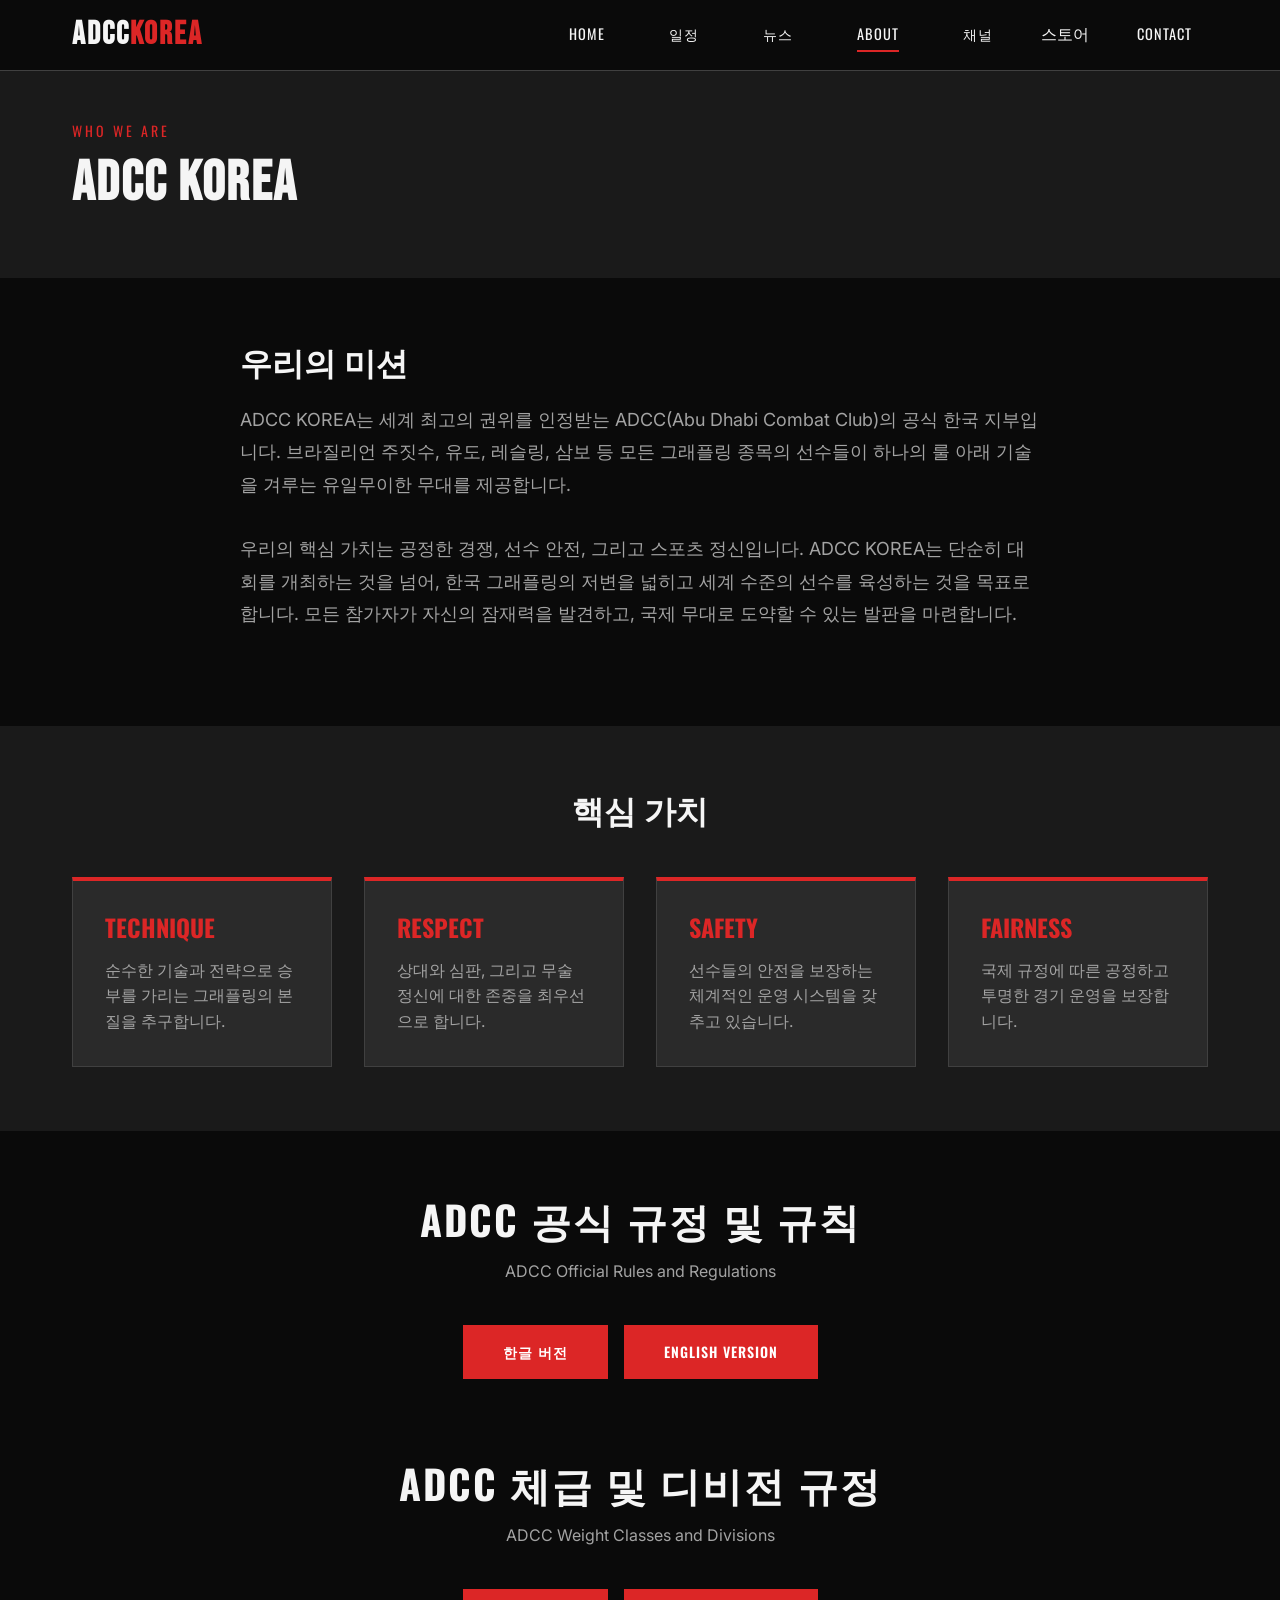
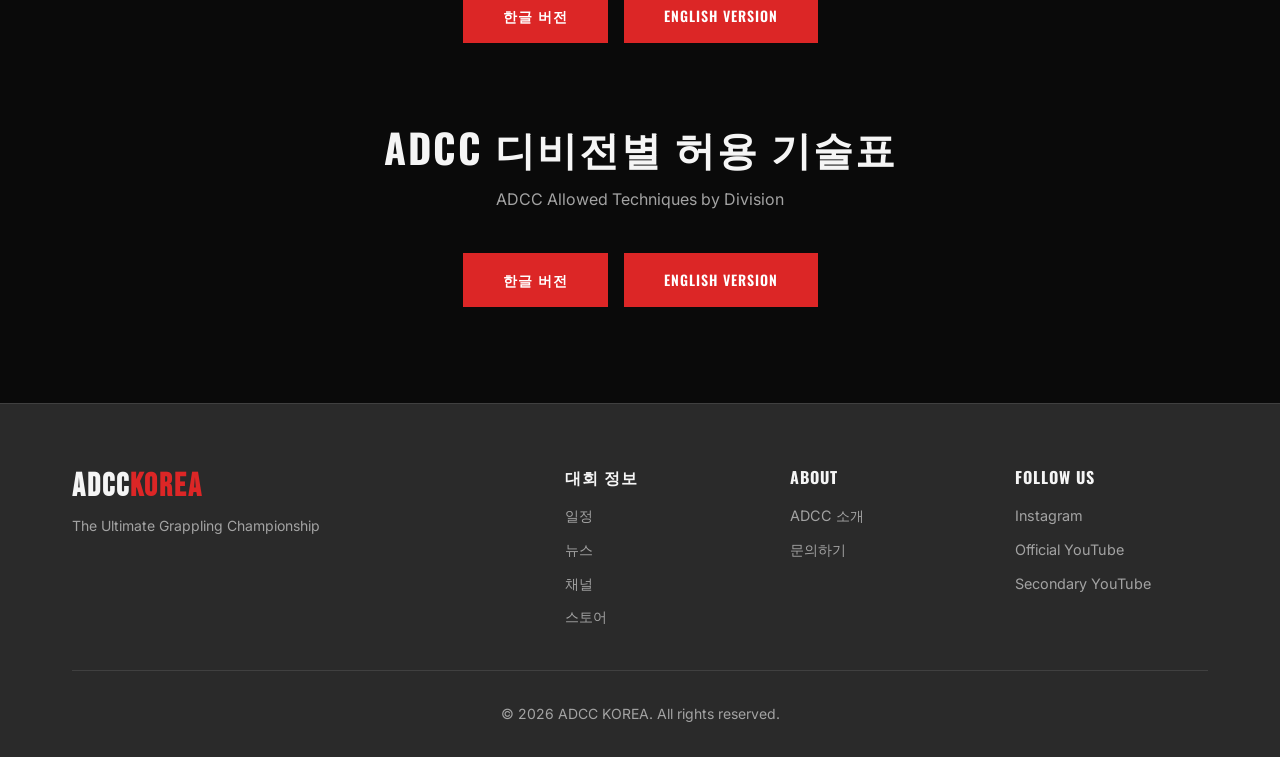
==== commit de8e1828: "Add store link to about.html" ====
--- a/about.html
+++ b/about.html
@@ -26,6 +26,7 @@
                 <li><a href="news.html" class="nav-link">뉴스</a></li>
                 <li><a href="about.html" class="nav-link active">ABOUT</a></li>
                 <li><a href="channels.html" class="nav-link">채널</a></li>
+                <li><a href="https://smartstore.naver.com/essentialgrappling" target="_blank">스토어</a></li>
                 <li><a href="contact.html" class="nav-link">CONTACT</a></li>
             </ul>
         </div>
@@ -138,6 +139,7 @@
                             <li><a href="schedule.html">일정</a></li>
                             <li><a href="news.html">뉴스</a></li>
                             <li><a href="channels.html">채널</a></li>
+                            <li><a href="https://smartstore.naver.com/essentialgrappling" target="_blank">스토어</a></li>
                         </ul>
                     </div>
                     <div class="footer-column">
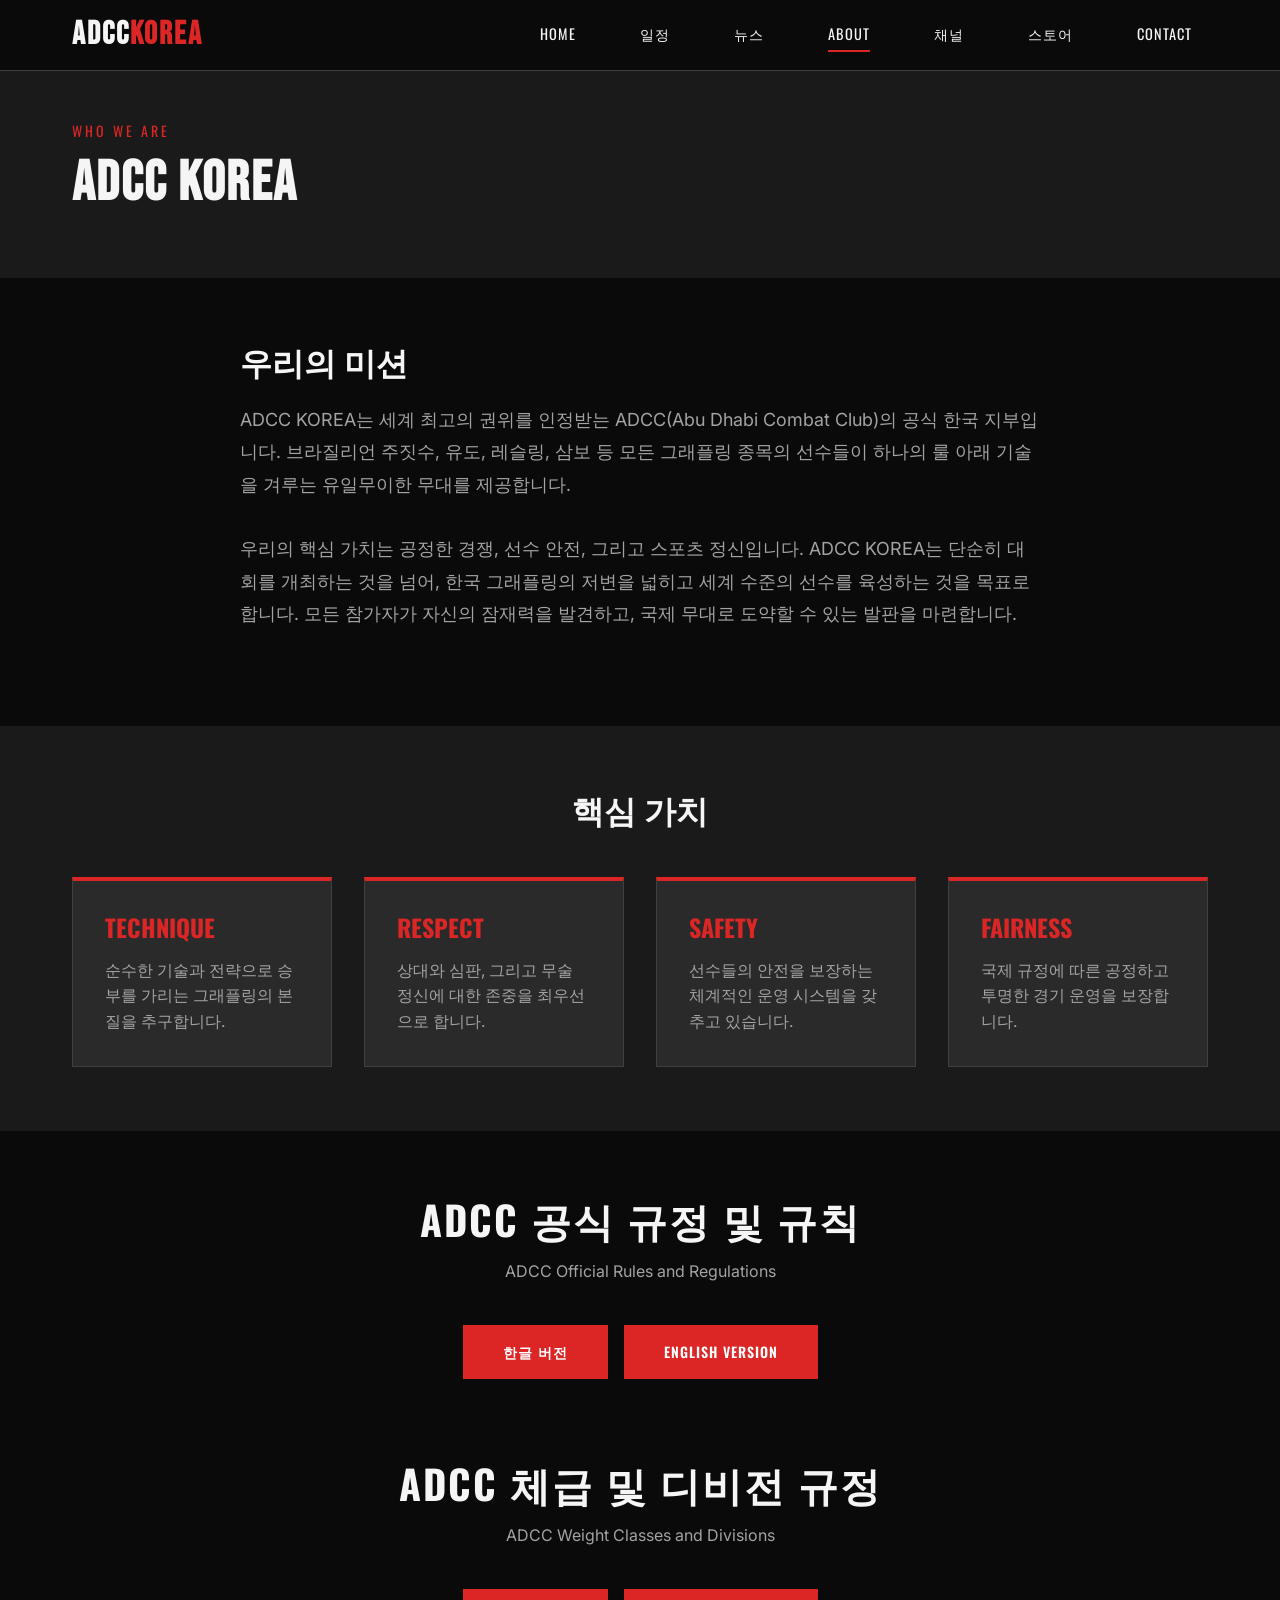
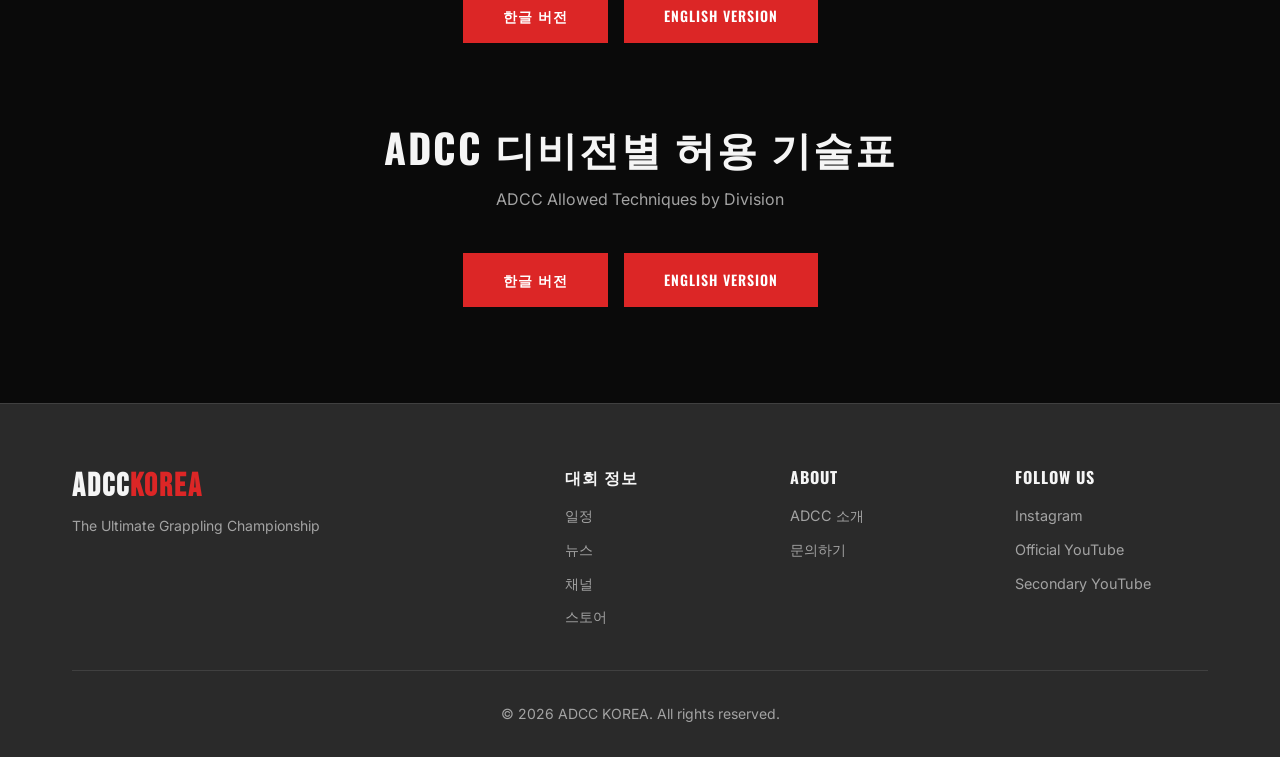
==== commit a9efa77e: "Update store link to include nav-link class" ====
--- a/about.html
+++ b/about.html
@@ -26,7 +26,7 @@
                 <li><a href="news.html" class="nav-link">뉴스</a></li>
                 <li><a href="about.html" class="nav-link active">ABOUT</a></li>
                 <li><a href="channels.html" class="nav-link">채널</a></li>
-                <li><a href="https://smartstore.naver.com/essentialgrappling" target="_blank">스토어</a></li>
+                <li><a href="https://smartstore.naver.com/essentialgrappling" class="nav-link" target="_blank">스토어</a></li>
                 <li><a href="contact.html" class="nav-link">CONTACT</a></li>
             </ul>
         </div>
